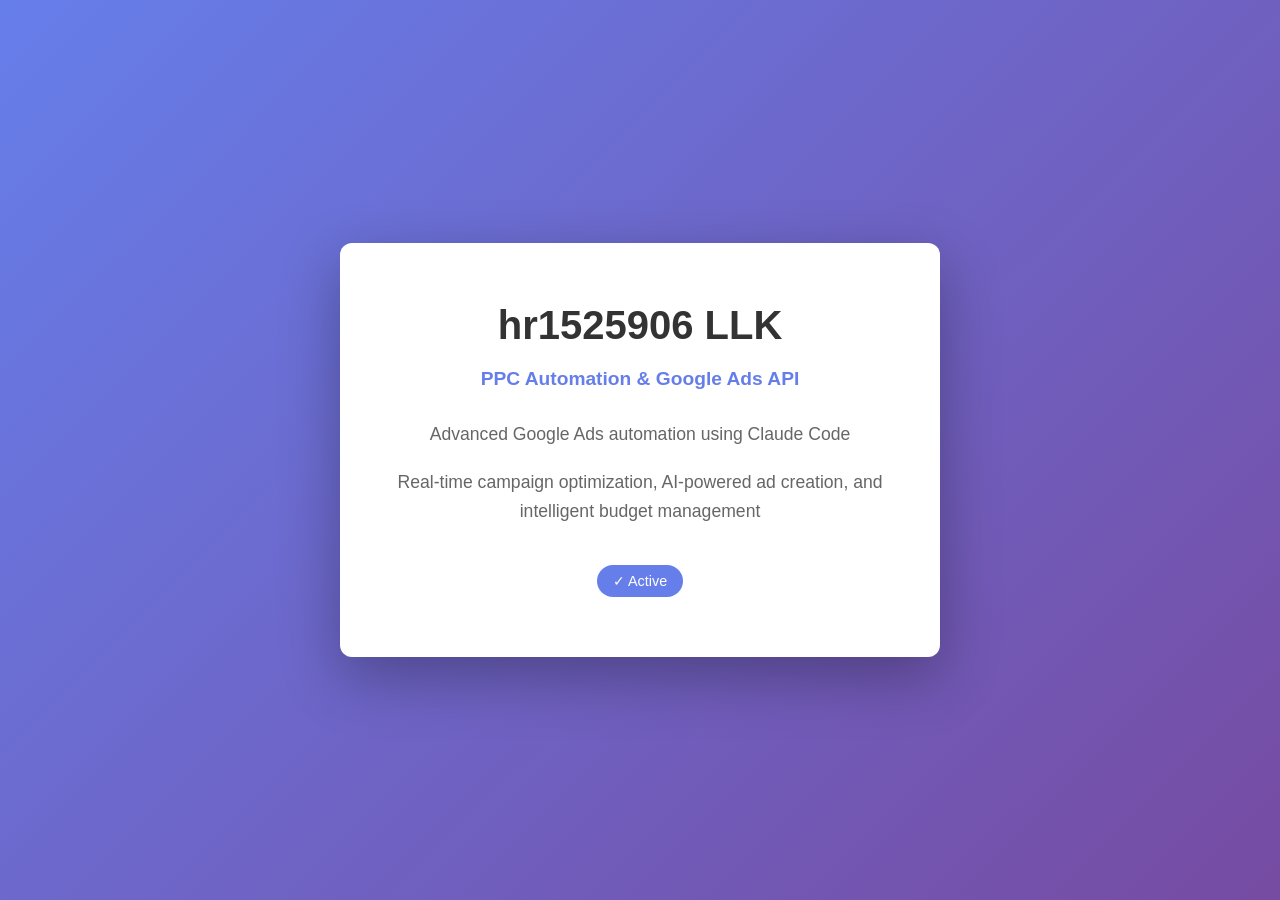
==== index.html @ a72c0568 "Add files via upload" ====
<!DOCTYPE html>
<html lang="en">
<head>
    <meta charset="UTF-8">
    <meta name="viewport" content="width=device-width, initial-scale=1.0">
    <title>hr1525906 LLK - PPC Automation</title>
    <style>
        * {
            margin: 0;
            padding: 0;
            box-sizing: border-box;
        }
        body {
            font-family: -apple-system, BlinkMacSystemFont, 'Segoe UI', Roboto, Oxygen, Ubuntu, Cantarell, sans-serif;
            background: linear-gradient(135deg, #667eea 0%, #764ba2 100%);
            min-height: 100vh;
            display: flex;
            align-items: center;
            justify-content: center;
            padding: 20px;
        }
        .container {
            background: white;
            border-radius: 12px;
            padding: 60px 40px;
            max-width: 600px;
            box-shadow: 0 20px 60px rgba(0,0,0,0.3);
            text-align: center;
        }
        h1 {
            color: #333;
            margin-bottom: 20px;
            font-size: 2.5em;
        }
        .subtitle {
            color: #667eea;
            font-size: 1.2em;
            margin-bottom: 30px;
            font-weight: 600;
        }
        p {
            color: #666;
            font-size: 1.1em;
            line-height: 1.6;
            margin-bottom: 20px;
        }
        .badge {
            display: inline-block;
            background: #667eea;
            color: white;
            padding: 8px 16px;
            border-radius: 20px;
            font-size: 0.9em;
            margin-top: 20px;
        }
    </style>
</head>
<body>
    <div class="container">
        <h1>hr1525906 LLK</h1>
        <div class="subtitle">PPC Automation & Google Ads API</div>
        <p>Advanced Google Ads automation using Claude Code</p>
        <p>Real-time campaign optimization, AI-powered ad creation, and intelligent budget management</p>
        <span class="badge">✓ Active</span>
    </div>
</body>
</html>
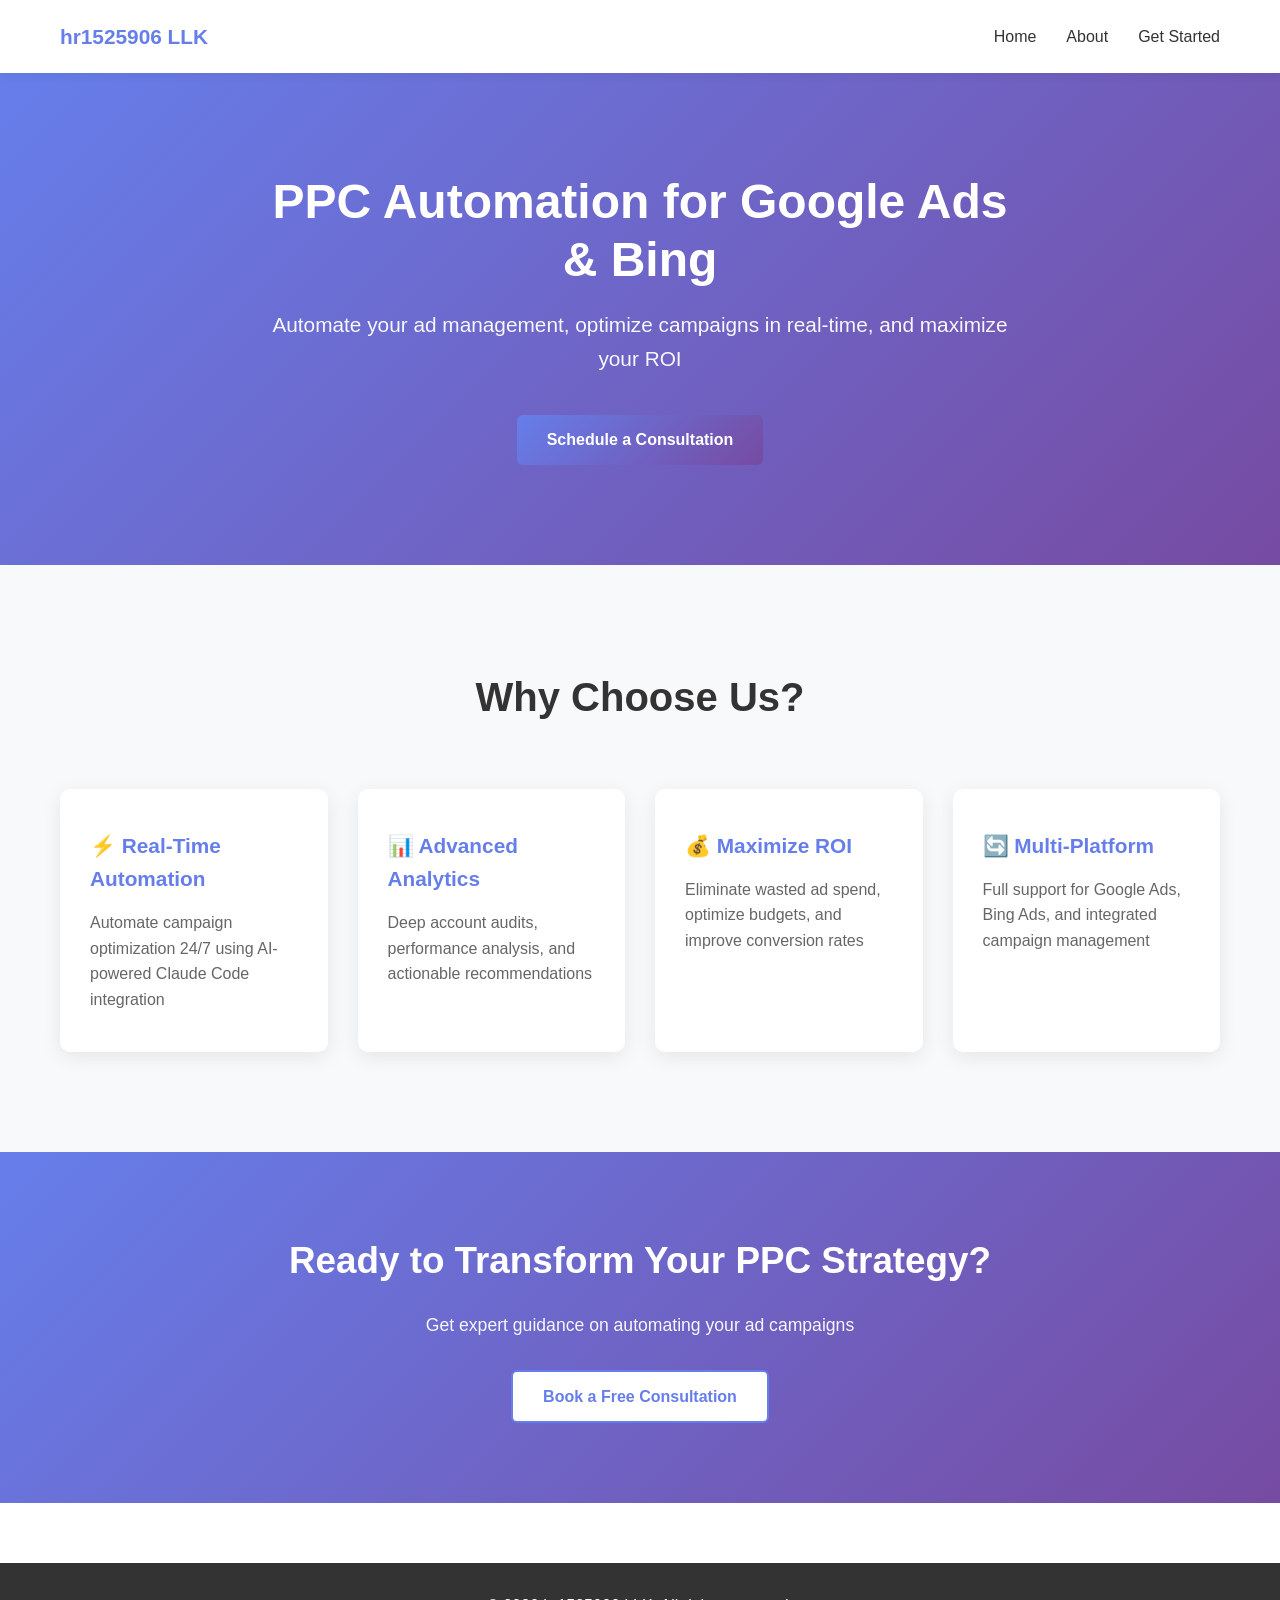
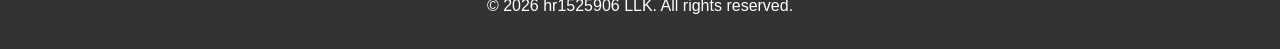
==== commit 5b5c891b: "Add professional multi-page website with contact form and thank you page" ====
--- a/index.html
+++ b/index.html
@@ -3,65 +3,67 @@
 <head>
     <meta charset="UTF-8">
     <meta name="viewport" content="width=device-width, initial-scale=1.0">
-    <title>hr1525906 LLK - PPC Automation</title>
-    <style>
-        * {
-            margin: 0;
-            padding: 0;
-            box-sizing: border-box;
-        }
-        body {
-            font-family: -apple-system, BlinkMacSystemFont, 'Segoe UI', Roboto, Oxygen, Ubuntu, Cantarell, sans-serif;
-            background: linear-gradient(135deg, #667eea 0%, #764ba2 100%);
-            min-height: 100vh;
-            display: flex;
-            align-items: center;
-            justify-content: center;
-            padding: 20px;
-        }
-        .container {
-            background: white;
-            border-radius: 12px;
-            padding: 60px 40px;
-            max-width: 600px;
-            box-shadow: 0 20px 60px rgba(0,0,0,0.3);
-            text-align: center;
-        }
-        h1 {
-            color: #333;
-            margin-bottom: 20px;
-            font-size: 2.5em;
-        }
-        .subtitle {
-            color: #667eea;
-            font-size: 1.2em;
-            margin-bottom: 30px;
-            font-weight: 600;
-        }
-        p {
-            color: #666;
-            font-size: 1.1em;
-            line-height: 1.6;
-            margin-bottom: 20px;
-        }
-        .badge {
-            display: inline-block;
-            background: #667eea;
-            color: white;
-            padding: 8px 16px;
-            border-radius: 20px;
-            font-size: 0.9em;
-            margin-top: 20px;
-        }
-    </style>
+    <title>PPC Automation - Google Ads & Bing Ads Automation</title>
+    <link rel="stylesheet" href="styles.css">
 </head>
 <body>
-    <div class="container">
-        <h1>hr1525906 LLK</h1>
-        <div class="subtitle">PPC Automation & Google Ads API</div>
-        <p>Advanced Google Ads automation using Claude Code</p>
-        <p>Real-time campaign optimization, AI-powered ad creation, and intelligent budget management</p>
-        <span class="badge">✓ Active</span>
-    </div>
+    <nav class="navbar">
+        <div class="container">
+            <div class="logo">hr1525906 LLK</div>
+            <ul class="nav-links">
+                <li><a href="index.html">Home</a></li>
+                <li><a href="about.html">About</a></li>
+                <li><a href="contact.html">Get Started</a></li>
+            </ul>
+        </div>
+    </nav>
+
+    <section class="hero">
+        <div class="container">
+            <h1>PPC Automation for Google Ads & Bing</h1>
+            <p>Automate your ad management, optimize campaigns in real-time, and maximize your ROI</p>
+            <a href="contact.html" class="btn btn-primary">Schedule a Consultation</a>
+        </div>
+    </section>
+
+    <section class="features">
+        <div class="container">
+            <h2>Why Choose Us?</h2>
+            <div class="features-grid">
+                <div class="feature-card">
+                    <h3>⚡ Real-Time Automation</h3>
+                    <p>Automate campaign optimization 24/7 using AI-powered Claude Code integration</p>
+                </div>
+                <div class="feature-card">
+                    <h3>📊 Advanced Analytics</h3>
+                    <p>Deep account audits, performance analysis, and actionable recommendations</p>
+                </div>
+                <div class="feature-card">
+                    <h3>💰 Maximize ROI</h3>
+                    <p>Eliminate wasted ad spend, optimize budgets, and improve conversion rates</p>
+                </div>
+                <div class="feature-card">
+                    <h3>🔄 Multi-Platform</h3>
+                    <p>Full support for Google Ads, Bing Ads, and integrated campaign management</p>
+                </div>
+            </div>
+        </div>
+    </section>
+
+    <section class="cta">
+        <div class="container">
+            <h2>Ready to Transform Your PPC Strategy?</h2>
+            <p>Get expert guidance on automating your ad campaigns</p>
+            <a href="contact.html" class="btn btn-white">Book a Free Consultation</a>
+        </div>
+    </section>
+
+    <footer>
+        <div class="container">
+            <p>&copy; 2026 hr1525906 LLK. All rights reserved.</p>
+        </div>
+    </footer>
+
+    <script src="script.js"></script>
 </body>
 </html>
--- a/styles.css
+++ b/styles.css
@@ -0,0 +1,422 @@
+* {
+    margin: 0;
+    padding: 0;
+    box-sizing: border-box;
+}
+
+:root {
+    --primary-color: #667eea;
+    --secondary-color: #764ba2;
+    --text-dark: #333;
+    --text-light: #666;
+    --bg-light: #f8f9fa;
+    --white: #ffffff;
+    --success-color: #10b981;
+}
+
+body {
+    font-family: -apple-system, BlinkMacSystemFont, 'Segoe UI', Roboto, Oxygen, Ubuntu, Cantarell, sans-serif;
+    color: var(--text-dark);
+    line-height: 1.6;
+    background: var(--white);
+}
+
+.container {
+    max-width: 1200px;
+    margin: 0 auto;
+    padding: 0 20px;
+}
+
+/* NAVBAR */
+.navbar {
+    background: var(--white);
+    box-shadow: 0 2px 10px rgba(0,0,0,0.05);
+    position: sticky;
+    top: 0;
+    z-index: 100;
+}
+
+.navbar .container {
+    display: flex;
+    justify-content: space-between;
+    align-items: center;
+    padding: 20px;
+}
+
+.logo {
+    font-weight: bold;
+    font-size: 1.3em;
+    color: var(--primary-color);
+}
+
+.nav-links {
+    display: flex;
+    list-style: none;
+    gap: 30px;
+}
+
+.nav-links a {
+    text-decoration: none;
+    color: var(--text-dark);
+    transition: color 0.3s;
+}
+
+.nav-links a:hover {
+    color: var(--primary-color);
+}
+
+/* BUTTONS */
+.btn {
+    display: inline-block;
+    padding: 12px 30px;
+    border-radius: 6px;
+    text-decoration: none;
+    font-weight: 600;
+    transition: all 0.3s;
+    border: none;
+    cursor: pointer;
+    font-size: 1em;
+}
+
+.btn-primary {
+    background: linear-gradient(135deg, var(--primary-color), var(--secondary-color));
+    color: var(--white);
+}
+
+.btn-primary:hover {
+    transform: translateY(-2px);
+    box-shadow: 0 10px 25px rgba(102, 126, 234, 0.4);
+}
+
+.btn-white {
+    background: var(--white);
+    color: var(--primary-color);
+    border: 2px solid var(--primary-color);
+}
+
+.btn-white:hover {
+    background: var(--primary-color);
+    color: var(--white);
+}
+
+.btn-large {
+    padding: 15px 40px;
+    font-size: 1.1em;
+}
+
+/* HERO SECTION */
+.hero {
+    background: linear-gradient(135deg, var(--primary-color), var(--secondary-color));
+    color: var(--white);
+    padding: 100px 20px;
+    text-align: center;
+}
+
+.hero .container {
+    max-width: 800px;
+}
+
+.hero h1 {
+    font-size: 3em;
+    margin-bottom: 20px;
+    line-height: 1.2;
+}
+
+.hero p {
+    font-size: 1.3em;
+    margin-bottom: 40px;
+    opacity: 0.95;
+}
+
+/* FEATURES */
+.features {
+    padding: 100px 20px;
+    background: var(--bg-light);
+}
+
+.features h2 {
+    text-align: center;
+    font-size: 2.5em;
+    margin-bottom: 60px;
+    color: var(--text-dark);
+}
+
+.features-grid {
+    display: grid;
+    grid-template-columns: repeat(auto-fit, minmax(250px, 1fr));
+    gap: 30px;
+}
+
+.feature-card {
+    background: var(--white);
+    padding: 40px 30px;
+    border-radius: 10px;
+    box-shadow: 0 5px 20px rgba(0,0,0,0.08);
+    transition: transform 0.3s, box-shadow 0.3s;
+}
+
+.feature-card:hover {
+    transform: translateY(-10px);
+    box-shadow: 0 15px 40px rgba(0,0,0,0.12);
+}
+
+.feature-card h3 {
+    font-size: 1.3em;
+    margin-bottom: 15px;
+    color: var(--primary-color);
+}
+
+.feature-card p {
+    color: var(--text-light);
+}
+
+/* CTA SECTION */
+.cta {
+    background: linear-gradient(135deg, var(--primary-color), var(--secondary-color));
+    color: var(--white);
+    padding: 80px 20px;
+    text-align: center;
+}
+
+.cta h2 {
+    font-size: 2.3em;
+    margin-bottom: 20px;
+}
+
+.cta p {
+    font-size: 1.1em;
+    margin-bottom: 30px;
+    opacity: 0.95;
+}
+
+/* ABOUT SECTION */
+.about {
+    padding: 80px 20px;
+}
+
+.about h1 {
+    font-size: 2.8em;
+    margin-bottom: 50px;
+    text-align: center;
+    color: var(--text-dark);
+}
+
+.about-content h2 {
+    font-size: 1.8em;
+    color: var(--primary-color);
+    margin: 40px 0 20px;
+}
+
+.about-content p,
+.about-content li {
+    font-size: 1.1em;
+    color: var(--text-light);
+    margin-bottom: 15px;
+}
+
+.about-content ul {
+    margin-left: 25px;
+    margin-bottom: 30px;
+}
+
+.cta-section {
+    text-align: center;
+    margin-top: 60px;
+    padding: 50px;
+    background: var(--bg-light);
+    border-radius: 10px;
+}
+
+.cta-section h3 {
+    font-size: 1.8em;
+    margin-bottom: 30px;
+    color: var(--text-dark);
+}
+
+/* CONTACT FORM */
+.contact {
+    padding: 80px 20px;
+}
+
+.contact h1 {
+    font-size: 2.8em;
+    text-align: center;
+    margin-bottom: 15px;
+    color: var(--text-dark);
+}
+
+.contact > .container > p {
+    text-align: center;
+    font-size: 1.2em;
+    color: var(--text-light);
+    margin-bottom: 50px;
+}
+
+.contact-form {
+    max-width: 700px;
+    margin: 0 auto;
+    background: var(--bg-light);
+    padding: 50px;
+    border-radius: 10px;
+}
+
+.form-group {
+    margin-bottom: 30px;
+}
+
+.form-group label {
+    display: block;
+    font-weight: 600;
+    margin-bottom: 10px;
+    color: var(--text-dark);
+}
+
+.form-group input,
+.form-group select,
+.form-group textarea {
+    width: 100%;
+    padding: 12px 15px;
+    border: 2px solid #ddd;
+    border-radius: 6px;
+    font-size: 1em;
+    font-family: inherit;
+    transition: border-color 0.3s;
+}
+
+.form-group input:focus,
+.form-group select:focus,
+.form-group textarea:focus {
+    outline: none;
+    border-color: var(--primary-color);
+}
+
+.form-group.checkbox {
+    display: flex;
+    align-items: center;
+}
+
+.form-group.checkbox input {
+    width: auto;
+    margin-right: 10px;
+}
+
+.form-group.checkbox label {
+    margin: 0;
+    font-weight: normal;
+}
+
+.contact-form button {
+    width: 100%;
+}
+
+/* THANK YOU PAGE */
+.thank-you {
+    padding: 80px 20px;
+}
+
+.success-message {
+    max-width: 600px;
+    margin: 0 auto;
+    text-align: center;
+    background: var(--bg-light);
+    padding: 60px 40px;
+    border-radius: 10px;
+}
+
+.success-icon {
+    width: 80px;
+    height: 80px;
+    background: var(--success-color);
+    color: var(--white);
+    border-radius: 50%;
+    display: flex;
+    align-items: center;
+    justify-content: center;
+    font-size: 3em;
+    margin: 0 auto 30px;
+    font-weight: bold;
+}
+
+.success-message h1 {
+    font-size: 2.5em;
+    color: var(--success-color);
+    margin-bottom: 15px;
+}
+
+.success-message > p {
+    font-size: 1.2em;
+    color: var(--text-light);
+    margin-bottom: 40px;
+}
+
+.thank-you-content {
+    text-align: left;
+    background: var(--white);
+    padding: 40px;
+    border-radius: 8px;
+    margin-bottom: 40px;
+}
+
+.thank-you-content h3 {
+    font-size: 1.3em;
+    color: var(--primary-color);
+    margin: 30px 0 15px;
+}
+
+.thank-you-content ol,
+.thank-you-content ul {
+    margin-left: 25px;
+    margin-bottom: 20px;
+}
+
+.thank-you-content li {
+    margin-bottom: 10px;
+    color: var(--text-light);
+}
+
+.thank-you-content a {
+    color: var(--primary-color);
+    text-decoration: none;
+    font-weight: 600;
+}
+
+.thank-you-content a:hover {
+    text-decoration: underline;
+}
+
+/* FOOTER */
+footer {
+    background: var(--text-dark);
+    color: var(--white);
+    text-align: center;
+    padding: 30px 20px;
+    margin-top: 60px;
+}
+
+/* RESPONSIVE */
+@media (max-width: 768px) {
+    .hero h1 {
+        font-size: 2em;
+    }
+
+    .hero p {
+        font-size: 1.1em;
+    }
+
+    .features h2,
+    .cta h2 {
+        font-size: 1.8em;
+    }
+
+    .nav-links {
+        gap: 15px;
+    }
+
+    .features-grid {
+        grid-template-columns: 1fr;
+    }
+
+    .contact-form {
+        padding: 30px 20px;
+    }
+}
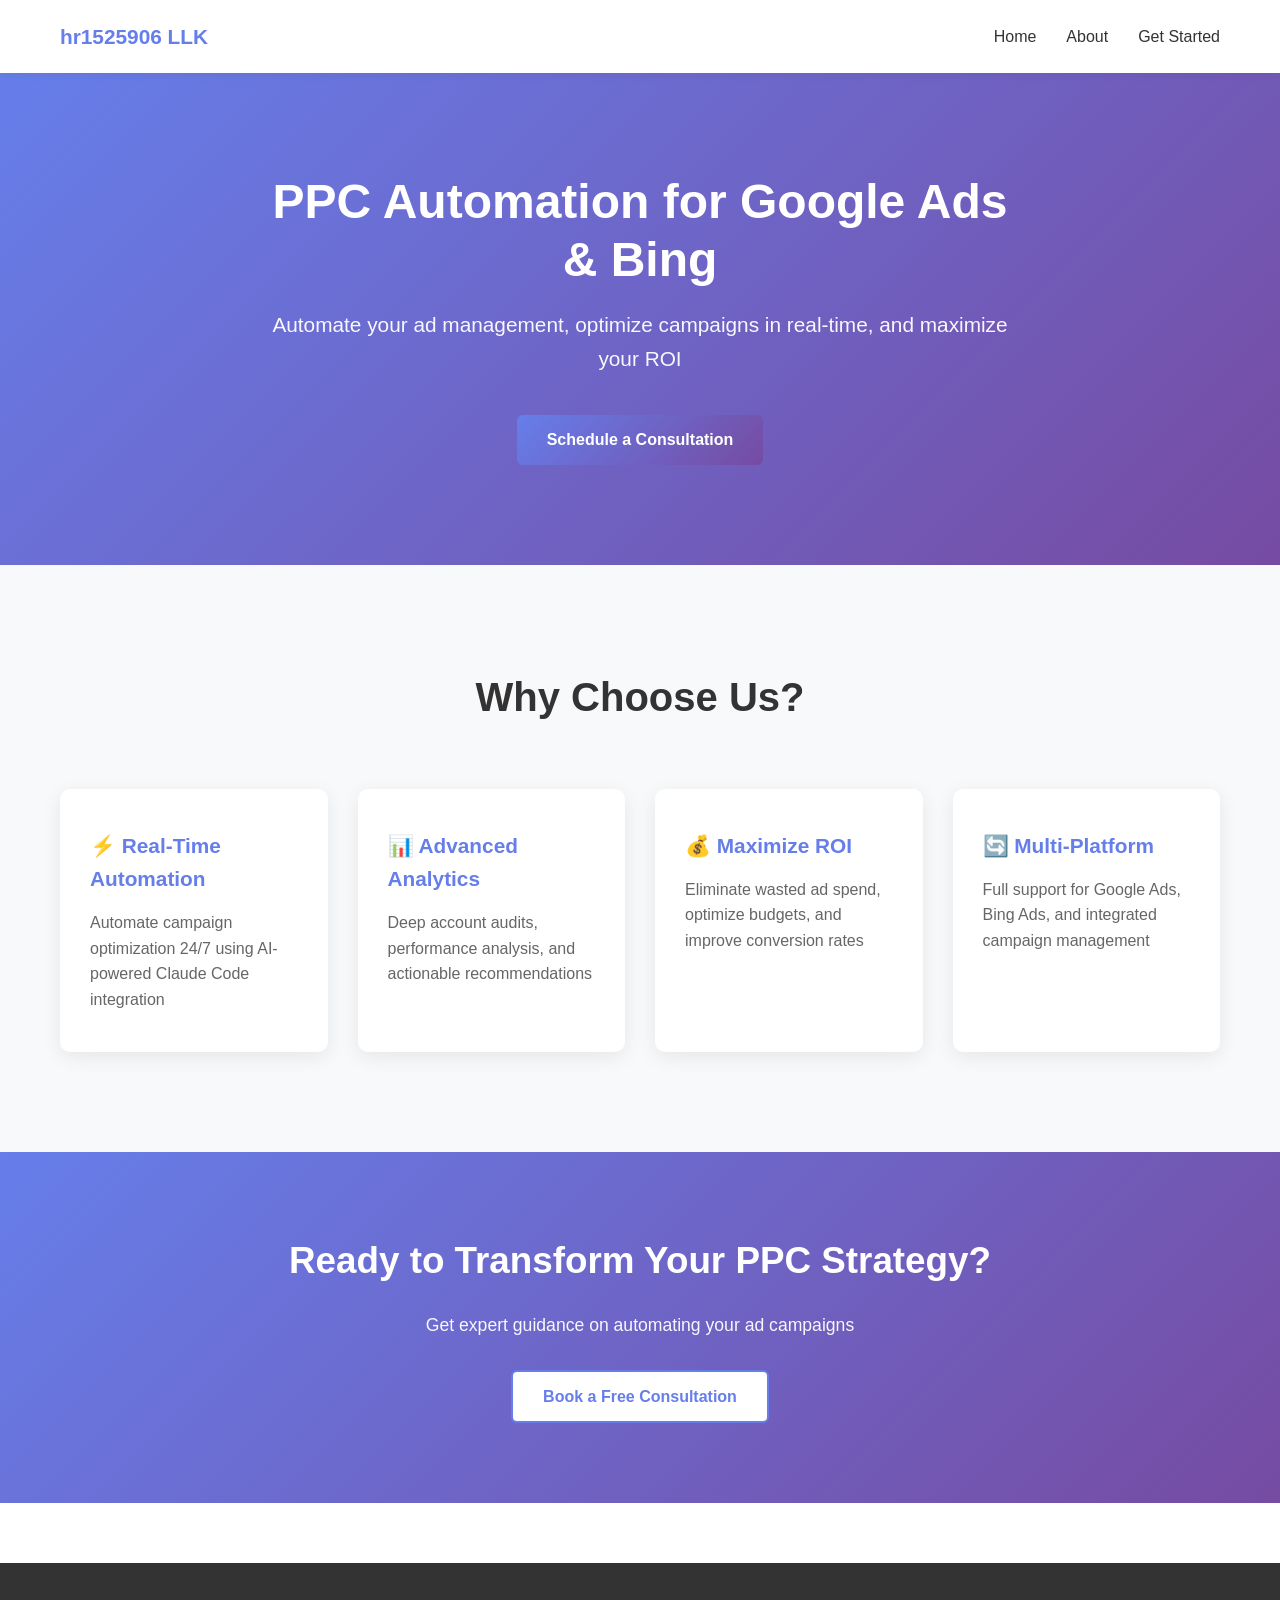
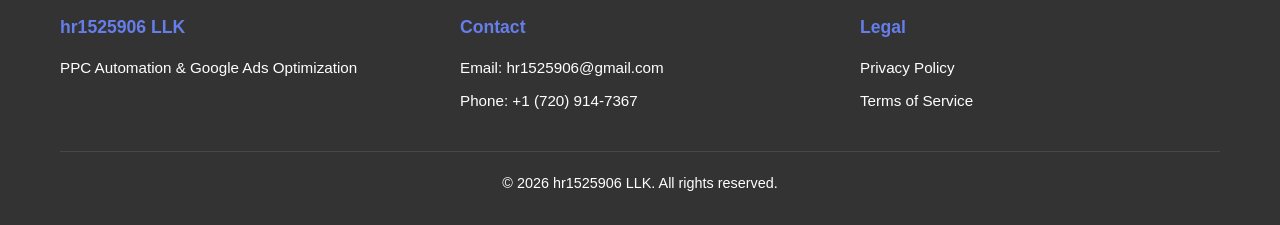
==== commit 2be7823e: "Add Privacy Policy, Terms of Service, and improve footer with contact information" ====
--- a/index.html
+++ b/index.html
@@ -60,7 +60,25 @@
 
     <footer>
         <div class="container">
-            <p>&copy; 2026 hr1525906 LLK. All rights reserved.</p>
+            <div class="footer-content">
+                <div class="footer-section">
+                    <h4>hr1525906 LLK</h4>
+                    <p>PPC Automation & Google Ads Optimization</p>
+                </div>
+                <div class="footer-section">
+                    <h4>Contact</h4>
+                    <p>Email: hr1525906@gmail.com</p>
+                    <p>Phone: +1 (720) 914-7367</p>
+                </div>
+                <div class="footer-section">
+                    <h4>Legal</h4>
+                    <p><a href="privacy.html">Privacy Policy</a></p>
+                    <p><a href="terms.html">Terms of Service</a></p>
+                </div>
+            </div>
+            <div class="footer-bottom">
+                <p>&copy; 2026 hr1525906 LLK. All rights reserved.</p>
+            </div>
         </div>
     </footer>
 
--- a/styles.css
+++ b/styles.css
@@ -384,13 +384,99 @@
     text-decoration: underline;
 }
 
+/* LEGAL PAGES */
+.legal {
+    padding: 80px 20px;
+}
+
+.legal h1 {
+    font-size: 2.8em;
+    margin-bottom: 15px;
+    text-align: center;
+    color: var(--text-dark);
+}
+
+.last-updated {
+    text-align: center;
+    color: var(--text-light);
+    font-size: 0.95em;
+    margin-bottom: 50px;
+}
+
+.legal-content {
+    max-width: 800px;
+    margin: 0 auto;
+}
+
+.legal-content h2 {
+    font-size: 1.5em;
+    color: var(--primary-color);
+    margin: 40px 0 20px;
+}
+
+.legal-content p,
+.legal-content li {
+    font-size: 1em;
+    color: var(--text-light);
+    margin-bottom: 15px;
+}
+
+.legal-content ul {
+    margin-left: 25px;
+    margin-bottom: 25px;
+}
+
+.legal-content a {
+    color: var(--primary-color);
+    text-decoration: none;
+}
+
+.legal-content a:hover {
+    text-decoration: underline;
+}
+
 /* FOOTER */
 footer {
     background: var(--text-dark);
     color: var(--white);
-    text-align: center;
-    padding: 30px 20px;
+    padding: 50px 20px 30px;
     margin-top: 60px;
+}
+
+.footer-content {
+    display: grid;
+    grid-template-columns: repeat(auto-fit, minmax(250px, 1fr));
+    gap: 40px;
+    margin-bottom: 30px;
+}
+
+.footer-section h4 {
+    font-size: 1.1em;
+    margin-bottom: 15px;
+    color: var(--primary-color);
+}
+
+.footer-section p {
+    margin-bottom: 8px;
+    font-size: 0.95em;
+    line-height: 1.6;
+}
+
+.footer-section a {
+    color: var(--white);
+    text-decoration: none;
+    transition: color 0.3s;
+}
+
+.footer-section a:hover {
+    color: var(--primary-color);
+}
+
+.footer-bottom {
+    border-top: 1px solid rgba(255,255,255,0.1);
+    padding-top: 20px;
+    text-align: center;
+    font-size: 0.9em;
 }
 
 /* RESPONSIVE */
